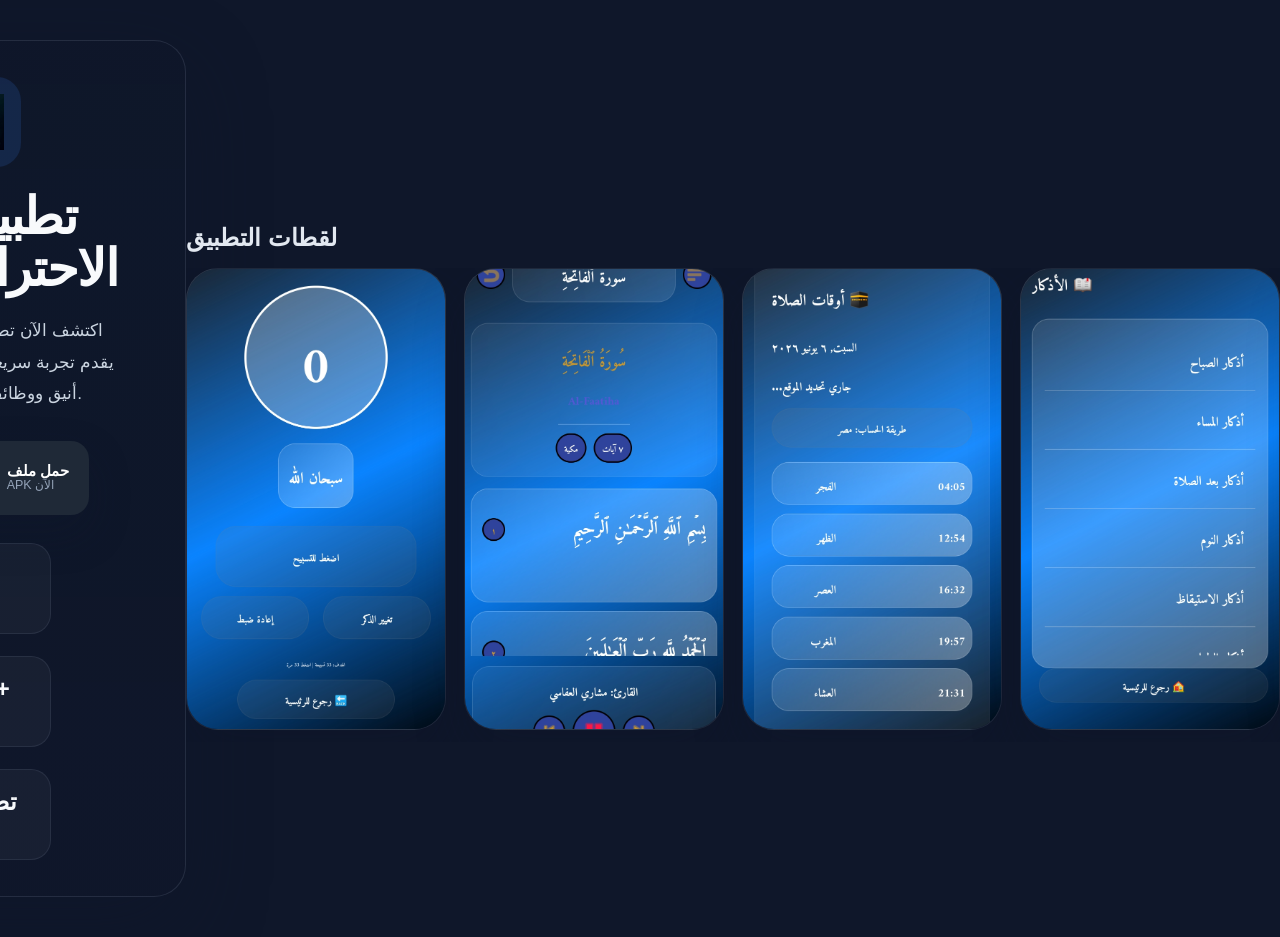
==== index.html @ 67379fce "Add files via upload" ====
<!DOCTYPE html>
<html lang="ar">
<head>
  <meta charset="UTF-8" />
  <meta name="viewport" content="width=device-width, initial-scale=1.0" />
  <title>تحميل التطبيق</title>
  <link rel="stylesheet" href="styles.css" />
</head>
<body>
  <main class="page-container">
    <section class="hero-card">
      <div class="hero-content">
        <div class="logo-box">
          <img src="logo.png" alt="شعار التطبيق" class="app-logo" />
        </div>
        <h1>تطبيقك الاحترافي</h1>
        <p>اكتشف الآن تطبيقنا الذي يقدم تجربة سريعة، تصميم أنيق ووظائف متقدمة.</p>
        <div class="download-group">
          <a href="app.apk" download class="google-play-button">
            <span class="gp-icon">⬇</span>
            <span class="gp-text">
              <strong>حمل ملف</strong>
              <span>APK الآن</span>
            </span>
          </a>
        </div>
        <div class="app-stats">
          <div>
            <strong>4.8</strong>
            <span>تقييم</span>
          </div>
          <div>
            <strong>20K+</strong>
            <span>تحميل</span>
          </div>
          <div>
            <strong>تصميم</strong>
            <span>مهني</span>
          </div>
        </div>
      </div>
    </section>
    <section class="hero-screens-section">
      <h2>لقطات التطبيق</h2>
      <div class="hero-screens">
        <div class="screen-card"><img src="screanshot.jpeg" alt="صورة شاشة التطبيق" /></div>
        <div class="screen-card"><img src="screanshot 2.jpeg" alt="صورة شاشة إضافية" /></div>
        <div class="screen-card"><img src="screanshot3.jpeg" alt="صورة شاشة إضافية" /></div>
        <div class="screen-card"><img src="screanshot4.jpeg" alt="صورة شاشة إضافية" /></div>
        <div class="screen-card"><img src="screanshot5.jpeg" alt="صورة شاشة إضافية" /></div>
        <div class="screen-card"><img src="screanshot6.jpeg" alt="صورة شاشة إضافية" /></div>
        <div class="screen-card"><img src="screanshot7.jpeg" alt="صورة شاشة إضافية" /></div>
        <div class="screen-card"><img src="screanshot8.jpeg" alt="صورة شاشة إضافية" /></div>
      </div>
    </section>
  </main>
</body>
</html>
---- styles.css ----
:root {
  color-scheme: dark;
  font-family: "Segoe UI", Tahoma, Geneva, Verdana, sans-serif;
  background-color: #0f172a;
  color: #f8fafc;
}
* {
  box-sizing: border-box;
}
body {
  margin: 0;
  min-height: 100vh;
}
.page-container {
  padding: 40px 20px;
  display: flex;
  justify-content: center;
  align-items: center;
}
.hero-card {
  width: min(1200px, 100%);
  display: grid;
  grid-template-columns: 1.1fr 0.9fr;
  gap: 32px;
  background: linear-gradient(180deg, rgba(15, 23, 42, 0.96), rgba(15, 23, 42, 0.92));
  border: 1px solid rgba(148, 163, 184, 0.16);
  border-radius: 32px;
  padding: 36px;
  box-shadow: 0 28px 80px rgba(15, 23, 42, 0.4);
}
.logo-box {
  width: 90px;
  height: 90px;
  border-radius: 24px;
  background: rgba(59, 130, 246, 0.15);
  display: grid;
  place-items: center;
  margin-bottom: 24px;
}
.app-logo {
  width: 56px;
  height: 56px;
  object-fit: contain;
}
.hero-content h1 {
  margin: 0;
  font-size: clamp(2.6rem, 4vw, 4.2rem);
  line-height: 1.02;
  letter-spacing: -0.03em;
}
.hero-content p {
  margin: 20px 0 32px;
  max-width: 600px;
  line-height: 1.8;
  color: #cbd5e1;
  font-size: 1.08rem;
}
.download-group {
  display: flex;
  gap: 16px;
  flex-wrap: wrap;
}
.google-play-button {
  display: inline-flex;
  align-items: center;
  gap: 14px;
  padding: 16px 20px;
  border-radius: 18px;
  background: #1f2937;
  color: #fff;
  text-decoration: none;
  transition: transform 180ms ease, background 180ms ease, box-shadow 180ms ease;
  box-shadow: 0 18px 40px rgba(15, 23, 42, 0.25);
}
.google-play-button:hover,
.google-play-button:focus-visible {
  transform: translateY(-2px);
  background: #111827;
  box-shadow: 0 22px 50px rgba(15, 23, 42, 0.32);
}
.gp-icon {
  display: inline-flex;
  justify-content: center;
  align-items: center;
  width: 42px;
  height: 42px;
  border-radius: 12px;
  background: linear-gradient(135deg, #1d4ed8, #2563eb);
  font-size: 1.1rem;
}
.gp-text {
  display: flex;
  flex-direction: column;
  line-height: 1.1;
}
.gp-text strong {
  font-size: 0.95rem;
}
.gp-text span {
  font-size: 0.78rem;
  color: #94a3b8;
}
.app-stats {
  display: flex;
  gap: 22px;
  margin-top: 28px;
  flex-wrap: wrap;
}
.app-stats div {
  min-width: 120px;
  padding: 18px 20px;
  border-radius: 20px;
  background: rgba(255, 255, 255, 0.04);
  border: 1px solid rgba(148, 163, 184, 0.12);
}
.app-stats strong {
  display: block;
  font-size: 1.5rem;
  margin-bottom: 6px;
}
.app-stats span {
  color: #94a3b8;
}
.hero-screens-section {
  width: min(1200px, 100%);
  margin-top: 30px;
}
.hero-screens-section h2 {
  margin: 0 0 16px;
  font-size: 1.5rem;
  color: #e2e8f0;
}
.hero-screens {
  display: flex;
  gap: 18px;
  overflow-x: auto;
  padding-bottom: 12px;
  scroll-snap-type: x mandatory;
  -webkit-overflow-scrolling: touch;
}
.hero-screens::-webkit-scrollbar {
  height: 10px;
}
.hero-screens::-webkit-scrollbar-track {
  background: rgba(148, 163, 184, 0.08);
  border-radius: 999px;
}
.hero-screens::-webkit-scrollbar-thumb {
  background: rgba(148, 163, 184, 0.32);
  border-radius: 999px;
}
.screen-card {
  flex: 0 0 auto;
  width: 260px;
  aspect-ratio: 9 / 16;
  border-radius: 32px;
  overflow: hidden;
  background: linear-gradient(180deg, rgba(30, 41, 59, 0.98), rgba(15, 23, 42, 0.95));
  border: 1px solid rgba(148, 163, 184, 0.12);
  box-shadow: 0 24px 50px rgba(15, 23, 42, 0.28);
  scroll-snap-align: start;
}
.screen-card img {
  width: 100%;
  height: 100%;
  display: block;
  object-fit: cover;
}
@media (max-width: 820px) {
  .hero-card {
    grid-template-columns: 1fr;
    padding: 28px;
  }
  .hero-content h1 {
    font-size: clamp(2.4rem, 8vw, 3.4rem);
  }
}
@media (max-width: 560px) {
  .page-container {
    padding: 24px 16px;
  }
  .hero-card {
    gap: 24px;
    border-radius: 24px;
    padding: 24px;
  }
  .download-group,
  .app-stats {
    width: 100%;
    justify-content: center;
  }
  .google-play-button {
    width: 100%;
    justify-content: center;
  }
}
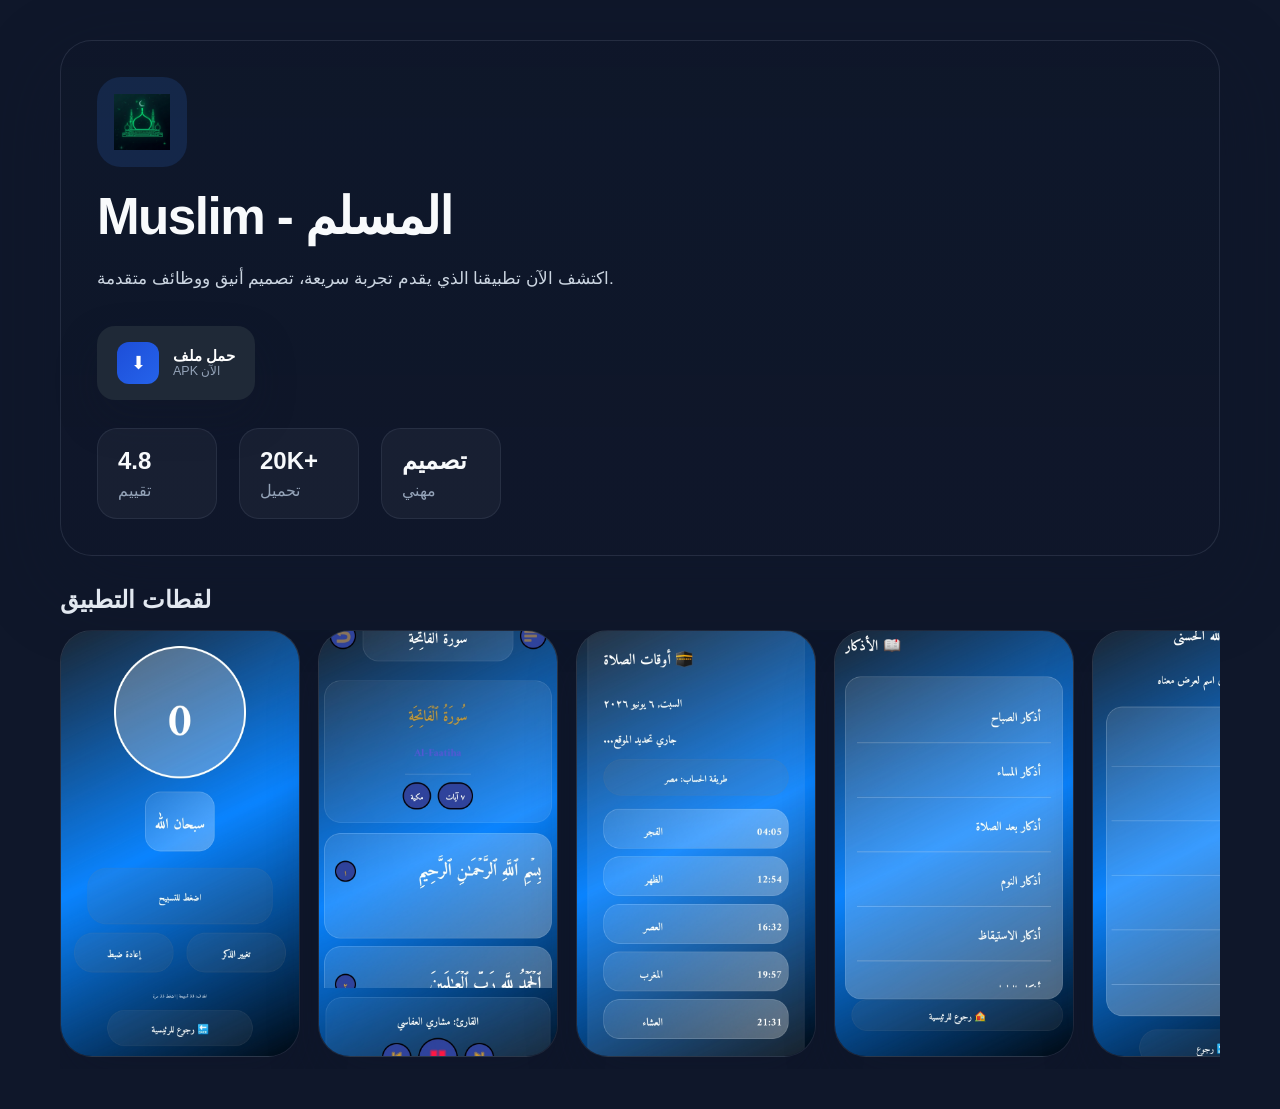
==== commit 763abd42: "Update index.html" ====
--- a/index.html
+++ b/index.html
@@ -13,7 +13,7 @@
         <div class="logo-box">
           <img src="logo.png" alt="شعار التطبيق" class="app-logo" />
         </div>
-        <h1>تطبيقك الاحترافي</h1>
+        <h1>Muslim - المسلم</h1>
         <p>اكتشف الآن تطبيقنا الذي يقدم تجربة سريعة، تصميم أنيق ووظائف متقدمة.</p>
         <div class="download-group">
           <a href="app.apk" download class="google-play-button">
--- a/styles.css
+++ b/styles.css
@@ -12,13 +12,18 @@
   min-height: 100vh;
 }
 .page-container {
+  max-width: 1200px;
+  width: 100%;
   padding: 40px 20px;
-  display: flex;
+  margin: 0 auto;
+  display: flex;
+  flex-direction: column;
   justify-content: center;
   align-items: center;
 }
 .hero-card {
-  width: min(1200px, 100%);
+  width: 100%;
+  max-width: 100%;
   display: grid;
   grid-template-columns: 1.1fr 0.9fr;
   gap: 32px;
@@ -122,7 +127,7 @@
   color: #94a3b8;
 }
 .hero-screens-section {
-  width: min(1200px, 100%);
+  width: 100%;
   margin-top: 30px;
 }
 .hero-screens-section h2 {
@@ -134,9 +139,10 @@
   display: flex;
   gap: 18px;
   overflow-x: auto;
-  padding-bottom: 12px;
+  padding: 0 12px 12px;
   scroll-snap-type: x mandatory;
   -webkit-overflow-scrolling: touch;
+  width: 100%;
 }
 .hero-screens::-webkit-scrollbar {
   height: 10px;
@@ -151,7 +157,7 @@
 }
 .screen-card {
   flex: 0 0 auto;
-  width: 260px;
+  width: 240px;
   aspect-ratio: 9 / 16;
   border-radius: 32px;
   overflow: hidden;
@@ -166,13 +172,28 @@
   display: block;
   object-fit: cover;
 }
+@media (max-width: 980px) {
+  .hero-card {
+    grid-template-columns: 1fr;
+  }
+}
 @media (max-width: 820px) {
   .hero-card {
-    grid-template-columns: 1fr;
     padding: 28px;
   }
   .hero-content h1 {
     font-size: clamp(2.4rem, 8vw, 3.4rem);
+  }
+  .hero-screens-section {
+    margin-top: 24px;
+  }
+}
+@media (max-width: 720px) {
+  .hero-screens {
+    gap: 14px;
+  }
+  .screen-card {
+    width: 210px;
   }
 }
 @media (max-width: 560px) {
@@ -193,4 +214,10 @@
     width: 100%;
     justify-content: center;
   }
-}
+  .hero-screens {
+    gap: 12px;
+  }
+  .screen-card {
+    width: 180px;
+  }
+}
